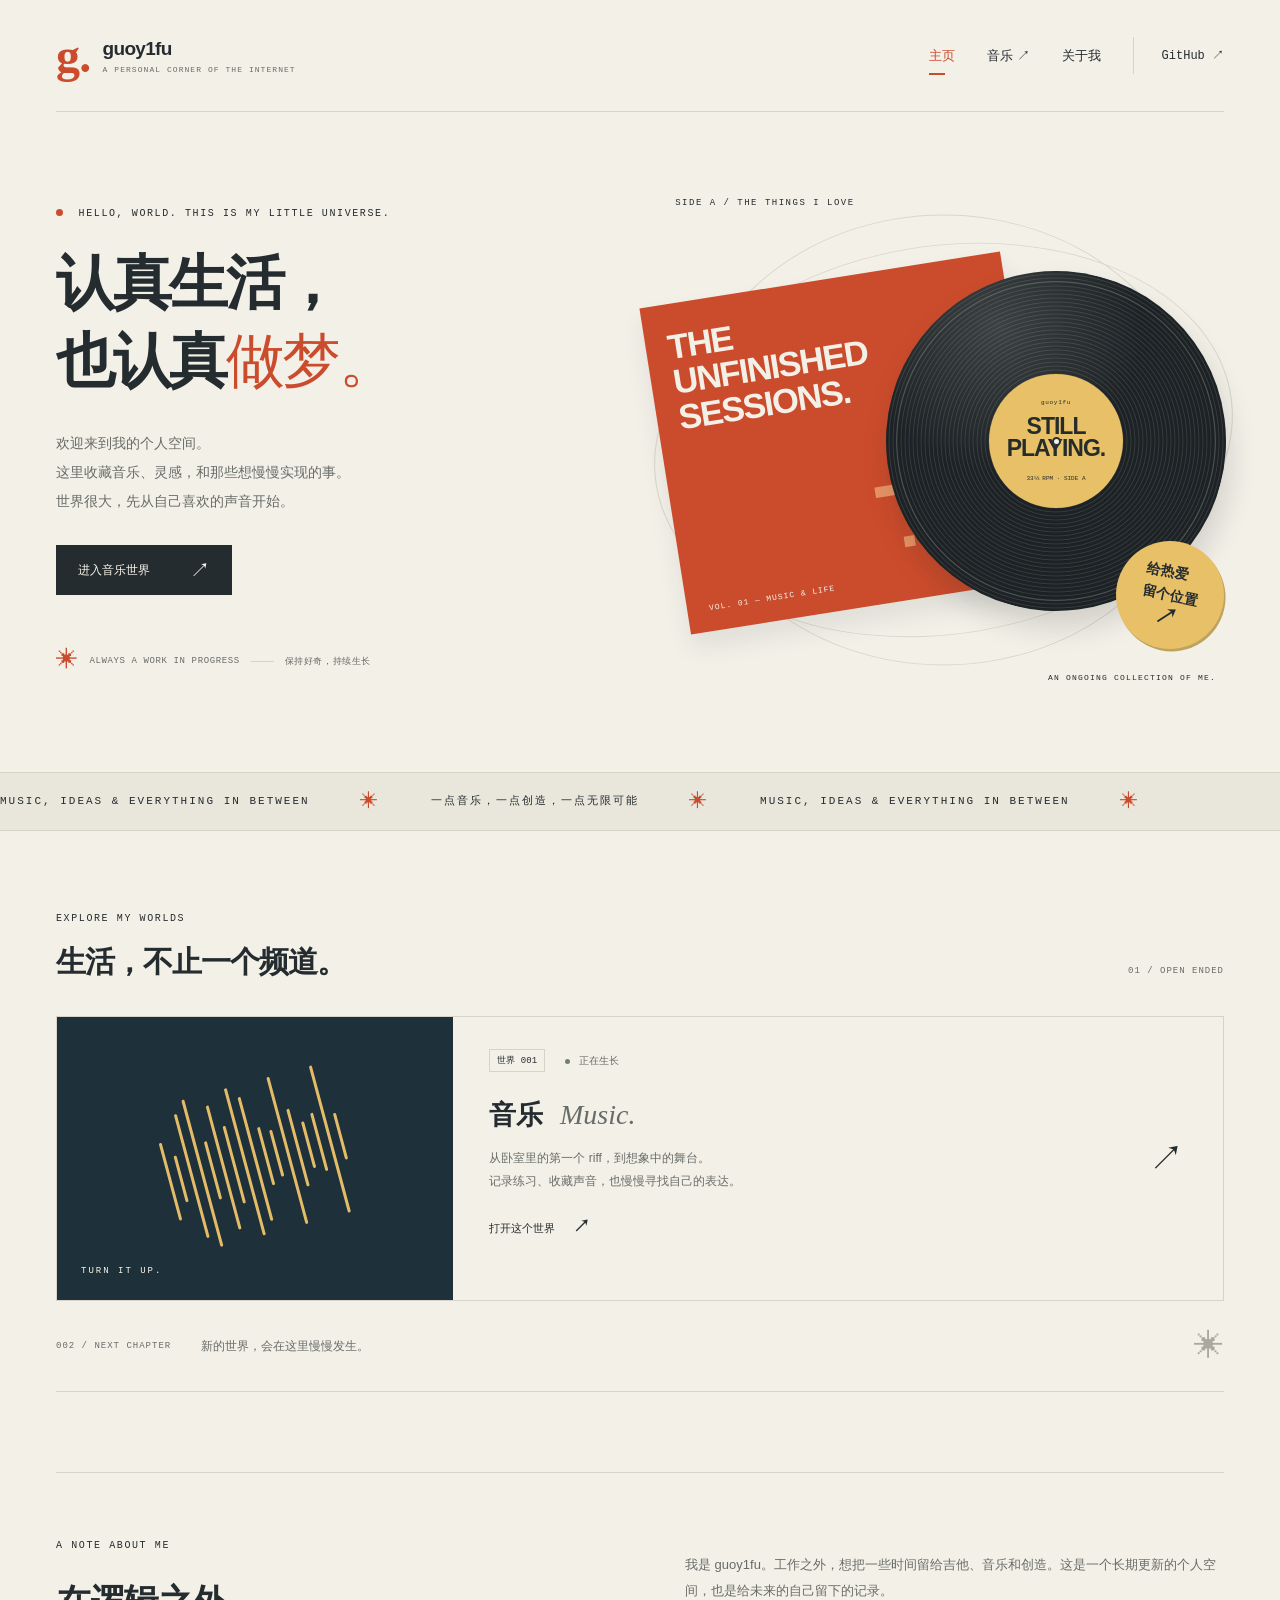
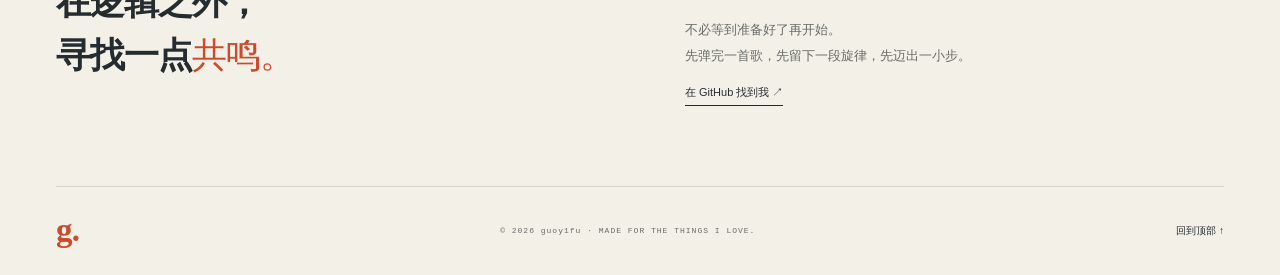
==== index.html @ f1d6e717 "Build personal homepage and music world with practice tools" ====
<!doctype html>
<html lang="zh-CN">
<head>
  <meta charset="utf-8"><meta name="viewport" content="width=device-width,initial-scale=1">
  <meta name="description" content="guoy1fu 的个人空间。关于音乐、创造，和所有还在发生的可能。">
  <meta name="theme-color" content="#f3f0e8"><title>guoy1fu · 留一点时间给热爱</title>
  <link rel="icon" href="assets/favicon.svg" type="image/svg+xml"><link rel="stylesheet" href="assets/style.css">
</head>
<body>
  <a class="skip" href="#main">跳到正文</a>
  <header class="header shell"><a class="brand" href="./" aria-label="guoy1fu 主页"><span class="brand-mark">g.</span><span>guoy1fu<span class="brand-sub">A PERSONAL CORNER OF THE INTERNET</span></span></a><nav aria-label="主导航"><a href="./" aria-current="page">主页</a><a href="music/">音乐 <span>↗</span></a><a href="#about">关于我</a><a class="github" href="https://github.com/guoy1fu" target="_blank" rel="noopener noreferrer">GitHub ↗</a></nav></header>
  <main id="main">
    <section class="home-hero shell">
      <div class="hero-copy"><p class="eyebrow"><span class="status-dot"></span> HELLO, WORLD. THIS IS MY LITTLE UNIVERSE.</p><h1>认真生活，<br>也认真<span class="serif-orange">做梦。</span></h1><p class="hero-description">欢迎来到我的个人空间。<br>这里收藏音乐、灵感，和那些想慢慢实现的事。<br>世界很大，先从自己喜欢的声音开始。</p><a class="button dark" href="music/">进入音乐世界 <span>↗</span></a><div class="hero-footnote"><span class="tiny-star">✳</span> ALWAYS A WORK IN PROGRESS <span class="small-line"></span> 保持好奇，持续生长</div></div>
      <a class="record-scene" href="music/" aria-label="打开音乐世界"><div class="orbit orbit-one"></div><div class="orbit orbit-two"></div><span class="scene-caption">SIDE A / THE THINGS I LOVE</span><div class="sleeve"><span>THE<br>UNFINISHED<br>SESSIONS.</span><small>VOL. 01 — MUSIC & LIFE</small><i class="sleeve-star">✳</i></div><div class="vinyl"><div class="vinyl-label"><small>guoy1fu</small><strong>STILL<br>PLAYING.</strong><span>33⅓ RPM · SIDE A</span><i></i></div></div><span class="record-sticker">给热爱<br>留个位置 <b>↗</b></span><span class="scene-bottom">AN ONGOING COLLECTION OF ME.</span></a>
    </section>
    <div class="ticker" aria-hidden="true"><div>MUSIC, IDEAS & EVERYTHING IN BETWEEN <span>✳</span> 一点音乐，一点创造，一点无限可能 <span>✳</span> MUSIC, IDEAS & EVERYTHING IN BETWEEN <span>✳</span></div></div>
    <section class="worlds shell" id="worlds"><div class="section-heading"><div><p class="eyebrow">EXPLORE MY WORLDS</p><h2>生活，不止一个频道。</h2></div><span class="section-number">01 / OPEN ENDED</span></div><a class="world-feature" href="music/"><div class="world-art" aria-hidden="true"><div class="audio-lines"><i></i><i></i><i></i><i></i><i></i><i></i><i></i><i></i><i></i><i></i><i></i><i></i><i></i><i></i><i></i><i></i><i></i></div><span>TURN IT UP.</span></div><div class="world-description"><div class="card-top"><span class="tag">世界 001</span><span class="live-label"><i></i> 正在生长</span></div><h3>音乐 <em>Music.</em></h3><p>从卧室里的第一个 riff，到想象中的舞台。<br>记录练习、收藏声音，也慢慢寻找自己的表达。</p><span class="text-link">打开这个世界 <b>↗</b></span></div><span class="large-arrow">↗</span></a><div class="future-row"><span>002 / NEXT CHAPTER</span><p>新的世界，会在这里慢慢发生。</p><span class="future-star">✳</span></div></section>
    <section class="about shell" id="about"><div><p class="eyebrow">A NOTE ABOUT ME</p><h2>在逻辑之外，<br>寻找一点<span class="serif-orange">共鸣。</span></h2></div><div class="about-copy"><p>我是 guoy1fu。工作之外，想把一些时间留给吉他、音乐和创造。这是一个长期更新的个人空间，也是给未来的自己留下的记录。</p><p>不必等到准备好了再开始。<br>先弹完一首歌，先留下一段旋律，先迈出一小步。</p><a class="underlined" href="https://github.com/guoy1fu" target="_blank" rel="noopener noreferrer">在 GitHub 找到我 ↗</a></div></section>
  </main>
  <footer class="footer shell"><a class="brand" href="./">g.</a><span>© <span data-year>2026</span> guoy1fu · MADE FOR THE THINGS I LOVE.</span><a href="#main">回到顶部 ↑</a></footer>
  <script src="assets/app.js" defer></script>
</body></html>
---- assets/style.css ----
@charset "UTF-8";
:root{--paper:#f3f0e8;--ink:#252c30;--muted:#686c68;--orange:#cb4c2c;--line:#d6d4c9;--cream:#f9f5e9;--navy:#1e3039;--mono:Consolas,"Courier New",monospace;--sans:Inter,"Segoe UI","PingFang SC","Microsoft YaHei",sans-serif}
*{box-sizing:border-box}html{scroll-behavior:smooth;scroll-padding-top:24px}body{margin:0;background:var(--paper);color:var(--ink);font-family:var(--sans);-webkit-font-smoothing:antialiased}a{color:inherit;text-decoration:none}button,input,textarea{font:inherit}button,a,input,textarea{-webkit-tap-highlight-color:transparent}button{cursor:pointer}a:focus-visible,button:focus-visible,input:focus-visible,textarea:focus-visible{outline:3px solid var(--orange);outline-offset:6px}::selection{background:#edb79e;color:#222}.shell{max-width:1280px;width:calc(100% - 112px);margin-inline:auto}.skip{position:fixed;left:20px;top:-80px;background:var(--ink);color:white;padding:15px;z-index:30}.skip:focus{top:10px}.header{height:112px;display:flex;align-items:center;justify-content:space-between;border-bottom:1px solid var(--line);gap:24px}.brand{display:flex;align-items:center;gap:12px;font-size:19px;font-weight:750;letter-spacing:-.7px}.brand-mark{font-family:Georgia,serif;font-size:48px;color:var(--orange);line-height:1}.brand-sub{display:block;margin-top:5px;font:8px var(--mono);letter-spacing:1.05px;color:var(--muted)}nav{display:flex;align-items:center;gap:32px;font-size:13px}nav a{position:relative;padding:10px 0}nav a[aria-current]{color:var(--orange)}nav a[aria-current]:after{content:"";position:absolute;bottom:0;left:0;width:16px;height:2px;background:var(--orange)}nav a:hover{color:var(--orange)}nav .github{border-left:1px solid var(--line);padding-left:28px;font:12px var(--mono)}.eyebrow{font:10px/1.6 var(--mono);letter-spacing:1.6px;margin:0 0 22px}.status-dot{display:inline-block;width:7px;height:7px;border-radius:50%;background:var(--orange);margin-right:8px}.home-hero{display:grid;grid-template-columns:1.04fr 1fr;align-items:center;min-height:660px;gap:24px;padding-block:62px 66px}h1,h2,h3,p{margin-top:0}h1{font-size:clamp(42px,4.6vw,66px);line-height:1.34;letter-spacing:-2.5px;font-weight:750;margin-bottom:27px}.serif-orange{color:var(--orange);font-family:Georgia,"Songti SC",SimSun,serif;font-weight:500}.hero-description{font-size:14px;line-height:2.05;color:var(--muted);margin-bottom:30px}.button{display:inline-flex;align-items:center;justify-content:space-between;gap:40px;min-height:50px;padding:14px 21px;border:1px solid transparent;font-size:12px;line-height:1.4;transition:transform .2s,background .2s}.button:hover{transform:translateY(-3px)}.button.dark{background:var(--ink);color:var(--cream)}.button.dark:hover{background:#40505a}.button.cream{background:var(--cream);color:var(--ink)}.button span{font-size:20px;line-height:1}.hero-footnote{font:9px var(--mono);letter-spacing:.6px;color:var(--muted);display:flex;align-items:center;gap:11px;margin-top:53px}.tiny-star{font-size:22px;color:var(--orange)}.small-line{width:23px;height:1px;background:var(--line)}.record-scene{height:490px;position:relative;display:block;isolation:isolate}.orbit{border:1px solid #d9d7cc;border-radius:50%;position:absolute;z-index:-2;inset:0 0 0 0}.orbit-one{transform:scale(.92)}.orbit-two{transform:scale(1.07,.77) rotate(-33deg)}.scene-caption{position:absolute;left:12px;top:3px;font:9px var(--mono);letter-spacing:1.5px}.scene-bottom{position:absolute;bottom:3px;right:8px;font:8px var(--mono);letter-spacing:1.2px}.sleeve{position:absolute;left:0;top:83px;width:65%;height:330px;background:var(--orange);color:var(--paper);transform:rotate(-9deg);box-shadow:0 14px 24px #1e303917;overflow:hidden;padding:26px 22px;z-index:1}.sleeve>span{font-size:clamp(24px,2.7vw,38px);font-weight:850;line-height:1.02;letter-spacing:-1.5px;position:relative;z-index:3}.sleeve small{position:absolute;bottom:19px;left:22px;font:8px var(--mono);letter-spacing:1px}.sleeve-star{position:absolute;right:-10px;bottom:16px;font-size:170px;line-height:1;color:#e89466;font-style:normal}.vinyl{position:absolute;width:340px;height:340px;border-radius:50%;background:radial-gradient(circle at 25% 22%,#ffffff24,transparent 39%),repeating-radial-gradient(circle,#1c2225 0px,#1c2225 2px,#373b3b 3px,#181d20 4px);box-shadow:8px 15px 28px #151a1926;display:grid;place-items:center;transition:transform 1s}.record-scene>.vinyl{right:-2px;top:76px;z-index:2;transform:rotate(15deg)}.record-scene:hover>.vinyl{transform:rotate(42deg)}.vinyl:after{content:"";position:absolute;inset:10px;border:1px solid #b2b1a344;border-radius:50%}.vinyl-label{height:134px;width:134px;background:#e7c067;border-radius:50%;text-align:center;display:flex;flex-direction:column;align-items:center;justify-content:center;position:relative;color:#262b2c;transform:rotate(-15deg)}.vinyl-label small{font:6px var(--mono);letter-spacing:.7px;margin:0 0 9px}.vinyl-label strong{font-size:23px;letter-spacing:-1px;line-height:.96}.vinyl-label>span{font:6px var(--mono);margin-top:15px}.vinyl-label i{height:9px;width:9px;background:var(--paper);border:2px solid #283135;border-radius:50%;position:absolute;top:calc(50% - 4px);left:calc(50% - 4px)}.record-sticker{position:absolute;right:0;bottom:36px;width:108px;height:108px;border-radius:50%;background:#e7c067;z-index:3;display:flex;flex-direction:column;align-items:center;justify-content:center;transform:rotate(12deg);font-size:14px;line-height:1.6;font-weight:650;box-shadow:2px 2px 0 #bda35e}.record-sticker b{font-size:23px;line-height:1}.ticker{border-block:1px solid var(--line);padding:18px 0;overflow:hidden;background:#e9e6dc}.ticker>div{width:max-content;font:11px var(--mono);letter-spacing:2px}.ticker span{display:inline-block;margin-inline:42px;font-size:18px;vertical-align:middle;color:var(--orange)}.worlds{padding-block:80px}.section-heading{display:flex;justify-content:space-between;align-items:flex-end;gap:25px;margin-bottom:32px}.section-heading .eyebrow{margin-bottom:12px}.section-heading h2,h2{font-size:30px;line-height:1.5;letter-spacing:-1px;font-weight:650;margin-bottom:0}.section-number{font:9px var(--mono);color:var(--muted);letter-spacing:1px;white-space:nowrap;padding-bottom:8px}.world-feature{display:grid;grid-template-columns:34% 1fr 74px;min-height:285px;border:1px solid var(--line);transition:box-shadow .2s,transform .2s}.world-feature:hover{box-shadow:0 8px 20px #2831350d;transform:translateY(-3px)}.world-art{background:var(--navy);position:relative;overflow:hidden;color:var(--cream);display:flex;align-items:center;justify-content:center}.world-art>span{position:absolute;bottom:24px;left:24px;font:9px var(--mono);letter-spacing:2px}.audio-lines{display:flex;height:160px;gap:8px;align-items:center;transform:rotate(-15deg);width:90%;justify-content:center}.audio-lines i{width:3px;background:#e4bc68;height:30%;border-radius:2px}.audio-lines i:nth-child(3n){height:80%}.audio-lines i:nth-child(3n + 1){height:50%}.audio-lines i:nth-child(4n){height:95%}.audio-lines i:nth-child(5n){height:38%}.world-description{padding:32px 36px}.card-top{display:flex;align-items:center;gap:20px;margin-bottom:25px}.tag{font:9px var(--mono);border:1px solid var(--line);padding:4px 7px}.live-label{font-size:10px;color:var(--muted)}.live-label i{display:inline-block;width:5px;height:5px;background:#70816d;border-radius:50%;margin-right:6px}.world-description h3{font-size:27px;margin-bottom:14px}.world-description em{font-family:Georgia,serif;font-weight:400;font-size:28px;margin-left:9px;color:var(--muted)}.world-description p{font-size:12px;line-height:1.9;color:var(--muted);margin-bottom:22px}.text-link{font-size:11px}.text-link b{margin-left:14px;font-size:17px}.large-arrow{align-self:center;font-size:35px}.future-row{display:flex;align-items:center;gap:30px;border-bottom:1px solid var(--line);padding:28px 0;color:var(--muted)}.future-row>span:first-child{font:9px var(--mono);letter-spacing:1px}.future-row p{font-size:12px;margin:0}.future-star{margin-left:auto;font-size:30px;font-weight:400;color:#a9aa9d}.about{border-top:1px solid var(--line);display:grid;grid-template-columns:1fr 1fr;gap:90px;padding-block:65px 80px}.about h2{font-size:35px}.about-copy{padding-top:14px}.about-copy p{font-size:13px;color:var(--muted);line-height:2}.underlined{font-size:11px;border:0;background:none;border-bottom:1px solid currentColor;padding:0 0 5px;display:inline-block}.footer{border-top:1px solid var(--line);display:flex;align-items:center;justify-content:space-between;gap:18px;padding-block:25px}.footer>.brand{font-family:Georgia,serif;font-size:33px;color:var(--orange)}.footer>span{font:8px var(--mono);letter-spacing:1px;color:var(--muted)}.footer>a:last-child{font-size:10px}.breadcrumb{padding-block:27px;display:flex;gap:14px;font-size:10px;color:var(--muted)}.breadcrumb a:hover{color:var(--orange)}.music-hero{display:grid;grid-template-columns:1.1fr 1fr;min-height:490px}.music-cover{padding:45px 42px;background:var(--orange);color:var(--cream);position:relative;overflow:hidden}.music-cover h1{font-size:clamp(35px,3.5vw,51px);letter-spacing:-2px;margin-bottom:22px}.music-cover h1 span{font-family:Georgia,"Songti SC",SimSun,serif;font-weight:400}.music-cover>p:not(.eyebrow){font-size:13px;line-height:1.9;color:#fff1dfd9;margin-bottom:28px}.music-cover .eyebrow{font-size:8px;letter-spacing:1.5px;margin-bottom:26px}.cover-foot{font:7px var(--mono);letter-spacing:1.05px;display:block;margin-top:34px}.music-record{background:var(--navy);position:relative;overflow:hidden;color:var(--cream);min-height:490px}.music-record>.vinyl{width:350px;height:350px;top:54px;right:-20px;transform:rotate(-20deg);box-shadow:0 0 30px #0005}.music-record .vinyl-label{background:#d0b981;height:145px;width:145px;transform:rotate(20deg)}.music-record .vinyl-label strong{font-size:27px}.music-record .vinyl-label small{font-size:5px}.side-label{position:absolute;top:25px;left:25px;font:8px/1.7 var(--mono);letter-spacing:1.4px}.record-caption{position:absolute;bottom:28px;left:30px;display:flex;align-items:center;gap:17px}.record-caption>span{font-size:46px;color:#e3bb69}.record-caption p{font-size:14px;margin:0}.record-caption small{display:block;font:7px var(--mono);letter-spacing:1px;color:#a7b4b7;margin-top:7px}.music-nav{display:flex;justify-content:space-between;border-bottom:1px solid var(--line);padding-block:16px;font-size:11px}.section-space{padding-block:72px}.section-intro{font-size:12px;color:var(--muted);line-height:1.9;margin-top:-15px;margin-bottom:32px}.roadmap{display:grid;grid-template-columns:repeat(3,1fr);border:1px solid var(--line)}.milestone{padding:30px 26px;border-right:1px solid var(--line)}.milestone:last-child{border-right:0}.milestone.current{background:#e9e5d8}.phase{font:29px Georgia,serif;color:var(--orange);display:flex;justify-content:space-between;align-items:center;margin-bottom:26px}.phase small{font:9px var(--sans);color:var(--muted)}.milestone h3{font-size:17px;margin-bottom:15px;font-weight:650}.milestone p,.milestone li{font-size:11px;line-height:1.9;color:var(--muted)}.milestone ul{padding-left:16px;margin-top:18px;margin-bottom:25px}.phase-time{display:block;border-top:1px solid var(--line);padding-top:16px;font-size:9px;color:var(--muted)}.journey-note{display:flex;align-items:center;gap:16px;padding-top:22px}.journey-note>span:first-child{font-size:23px;color:var(--orange)}.journey-note p{font-size:11px;color:var(--muted);margin:0}.journey-note>span:last-child{margin-left:auto;font:8px var(--mono);letter-spacing:1px;color:var(--muted)}.practice-section{background:#e7e7dd;border-block:1px solid var(--line)}.practice-grid{display:grid;grid-template-columns:1.1fr 1fr;gap:70px}.muted{color:var(--muted);font-size:12px;line-height:1.9}.session-row{display:grid;grid-template-columns:95px 80px 1fr;align-items:center;gap:12px;border-bottom:1px solid #d0d1c6;padding-block:24px}.session-row>span{font-size:11px}.session-row strong{font-size:27px;font-weight:500;letter-spacing:-1px}.session-row strong small{font:9px var(--mono);letter-spacing:0;color:var(--muted)}.session-row p{font-size:10px;line-height:1.9;color:var(--muted);margin:0}.practice-foot{font-size:10px;line-height:1.9;color:var(--muted);margin:20px 0 0}.practice-tool{background:var(--cream);border:1px solid #d2d1c6;padding:24px 30px 25px;box-shadow:5px 5px 0 #d9dace}.tool-title{display:flex;align-items:center;font:8px var(--mono);letter-spacing:1px}.tool-title>span:last-child{font-size:23px;color:var(--orange);margin-left:auto}.timer{font:76px/1.2 var(--mono);letter-spacing:-5px;text-align:center;margin-top:20px;font-variant-numeric:tabular-nums}.timer-caption{text-align:center;font-size:10px;color:var(--muted);margin:8px 0 20px;min-height:16px}.timer-controls{display:flex;justify-content:center;gap:10px}.timer-controls .button{min-height:40px;padding:10px 17px;font-size:11px;gap:22px}.icon-button{border:1px solid var(--line);background:transparent;width:41px;font-size:22px}.weekly{border-top:1px solid var(--line);margin-top:25px;padding-top:19px}.weekly>div{display:flex;justify-content:space-between;font-size:10px;margin-bottom:14px}.weekly>div span{font-family:var(--mono);color:var(--muted)}.weekly label{display:flex;align-items:center;gap:7px;font-size:10px;color:var(--muted);margin-block:10px}.weekly input{accent-color:var(--orange);width:14px;height:14px;margin:0}.weekly small{display:block;font-size:8px;line-height:1.7;color:var(--muted);margin-top:15px}.artists{display:grid;grid-template-columns:repeat(3,1fr);gap:20px}.artist{border:1px solid var(--line);padding:22px;transition:transform .2s;background:#eeebdf}.artist:hover{transform:translateY(-5px)}.artist-index{font:7px var(--mono);letter-spacing:1px}.artist-visual{height:160px;margin-block:18px 22px;position:relative;overflow:hidden}.visual-rings{display:flex;align-items:center;justify-content:center;background:#26383f}.visual-rings i{border:1px solid #d4b77d;width:110px;height:110px;position:absolute;border-radius:50%;transform:rotate(30deg) scaleX(.5)}.visual-rings i:nth-child(2){transform:rotate(75deg) scaleX(.5)}.visual-rings i:nth-child(3){transform:rotate(120deg) scaleX(.5)}.visual-rings i:nth-child(4){transform:rotate(165deg) scaleX(.5)}.visual-wave{background:#d5a08b;display:flex;align-items:center;justify-content:center;color:#793f36;font:150px/1 Georgia,serif;letter-spacing:-60px;padding-right:45px}.visual-wave>span{color:#e5c7a5;transform:translateY(-18px)}.visual-grid{background-color:#d2b86c;background-image:repeating-linear-gradient(0deg,transparent 0px,transparent 23px,#343a31 24px,#343a31 25px),repeating-linear-gradient(80deg,transparent 0px,transparent 19px,#343a31 20px,#343a31 21px);clip-path:polygon(0 0,100% 0,100% 100%,0 100%)}.artist h3{font-size:19px;letter-spacing:-.5px;display:flex;justify-content:space-between;gap:8px;margin-bottom:11px}.artist p{font-size:10px;color:var(--muted);margin-bottom:22px}.artist>small{font-size:8px;color:var(--muted)}.demo-slot{display:flex;align-items:center;gap:25px;padding:30px;border:1px dashed #bfbdaf;margin-top:30px}.demo-icon{font:60px Georgia,serif;color:#a4a895}.demo-slot .eyebrow{font-size:7px;margin-bottom:9px}.demo-slot h3{font-size:17px;margin-bottom:10px;font-weight:600}.demo-slot p:last-child{font-size:10px;line-height:1.8;color:var(--muted);margin:0}.demo-label{margin-left:auto;font-size:9px;color:var(--muted);white-space:nowrap}.notebook{display:grid;grid-template-columns:1fr 1.2fr;gap:75px;border-top:1px solid var(--line);padding-block:65px 80px}.notebook h2{font-size:35px;margin-bottom:20px}.local-note{font-size:9px;color:var(--muted);line-height:1.9;margin-top:30px}.note-form>label{display:block;font-size:11px;margin-bottom:15px}.note-form textarea{width:100%;background:transparent;border:1px solid #c8c9bd;border-radius:0;resize:vertical;padding:17px;font-size:12px;line-height:1.9;color:var(--ink)}.note-form textarea::placeholder{color:#96988d}.note-actions{display:flex;align-items:center;justify-content:space-between;gap:15px;margin-top:15px}.note-actions>span{font-size:9px;line-height:1.7;color:var(--muted)}.note-actions .button{white-space:nowrap;min-height:40px;font-size:10px;padding:10px 15px;gap:20px}.saved-notes{margin-top:25px}.saved-note{padding:15px 0;border-top:1px solid var(--line)}.saved-note time{font:8px var(--mono);color:var(--muted)}.saved-note p{font-size:11px;line-height:1.9;white-space:pre-wrap;overflow-wrap:anywhere;margin:9px 0 0}.export{margin-top:14px;font-size:9px}[hidden]{display:none!important}
@media(min-width:1500px){.home-hero{min-height:710px}.record-scene{height:520px}.record-scene>.vinyl{width:390px;height:390px;top:70px}.sleeve{height:360px}.vinyl-label{width:150px;height:150px}}
@media(max-width:1100px){.shell{width:calc(100% - 64px)}.header{height:95px}.brand-sub{font-size:7px}.home-hero{min-height:570px}.record-scene{height:420px}.record-scene>.vinyl{width:290px;height:290px;top:70px;right:-6px}.sleeve{height:280px;top:80px}.record-sticker{bottom:25px;width:90px;height:90px;font-size:12px}.hero-footnote{font-size:7px;gap:8px}.hero-footnote .small-line{display:none}.section-heading h2{font-size:26px}.practice-grid{gap:36px}.session-row{grid-template-columns:80px 70px 1fr;gap:6px}.music-cover{padding:35px 30px}.music-record>.vinyl{width:320px;height:320px;right:-55px}.music-cover h1{font-size:40px}.artist{padding:18px}.artist h3{font-size:17px}.notebook{gap:45px}.world-description{padding:30px}.world-feature{grid-template-columns:33% 1fr 50px}}
@media(max-width:760px){.shell{width:calc(100% - 40px)}.header{height:86px;gap:10px}.brand{font-size:16px;gap:8px}.brand-mark{font-size:39px}.brand-sub{display:none}nav{gap:18px;font-size:11px}nav .github{display:none}.home-hero{grid-template-columns:1fr;gap:15px;padding-block:40px 32px}.hero-copy .eyebrow{font-size:8px;letter-spacing:1px}.home-hero h1{font-size:46px;letter-spacing:-2px}.hero-description{font-size:12px;margin-bottom:23px}.hero-footnote{margin-top:30px;font-size:7px}.record-scene{width:min(100%,430px);height:390px;margin:auto}.record-scene>.vinyl{width:285px;height:285px;right:5px;top:55px}.sleeve{width:63%;top:57px;height:275px}.sleeve>span{font-size:30px}.scene-caption{font-size:7px}.scene-bottom{font-size:7px}.record-sticker{right:5px;bottom:18px}.ticker{padding-block:13px}.ticker>div{font-size:9px}.worlds{padding-block:50px}.section-heading{gap:12px;align-items:flex-start;margin-bottom:24px}.section-heading h2{font-size:23px;letter-spacing:-.8px}.section-number{font-size:7px;padding-top:6px}.eyebrow{font-size:8px;letter-spacing:1px}.world-feature{grid-template-columns:1fr;position:relative}.world-art{height:170px}.audio-lines{height:120px;width:65%;gap:12px}.world-description{padding:25px}.world-description h3{font-size:26px}.world-description p{font-size:11px}.large-arrow{position:absolute;bottom:23px;right:25px;font-size:28px}.future-row{gap:15px;padding-block:24px}.future-row>span:first-child{font-size:7px}.future-row p{font-size:10px}.about{grid-template-columns:1fr;gap:20px;padding-block:40px 50px}.about h2{font-size:31px}.about-copy p{font-size:12px}.footer{flex-wrap:wrap;padding-block:20px;gap:14px}.footer>span{font-size:6px;letter-spacing:.3px}.footer>a:last-child{font-size:9px}.breadcrumb{font-size:9px;padding-block:21px}.music-hero{grid-template-columns:1fr}.music-cover{padding:32px 25px}.music-cover h1{font-size:39px}.music-cover>p:not(.eyebrow){font-size:12px}.music-record{min-height:280px}.music-record>.vinyl{width:260px;height:260px;right:15px;top:-35px}.music-record .vinyl-label{width:120px;height:120px}.music-record .vinyl-label strong{font-size:22px}.music-record .vinyl-label small{font-size:4px}.record-caption{left:24px;bottom:20px}.record-caption>span{font-size:33px}.record-caption p{font-size:12px}.side-label{font-size:6px;left:20px;top:20px;max-width:80px}.music-nav{gap:6px;padding-block:13px}.music-nav a{font-size:9px}.section-space{padding-block:46px}.section-intro{font-size:11px;margin-top:-5px}.roadmap{grid-template-columns:1fr}.milestone{border-right:0;border-bottom:1px solid var(--line);padding:25px}.milestone:last-child{border-bottom:0}.phase{margin-bottom:18px}.milestone p br{display:none}.milestone ul{margin-block:15px}.journey-note{gap:10px;align-items:flex-start}.journey-note p{font-size:10px;line-height:1.8}.journey-note>span:last-child{display:none}.practice-grid{grid-template-columns:1fr;gap:30px}.session-row{grid-template-columns:85px 72px 1fr}.practice-tool{padding:24px}.artists{grid-template-columns:1fr;gap:18px}.artist{padding:22px}.artist-visual{height:180px}.artist-index{font-size:8px}.artist h3{font-size:22px}.artist p{font-size:11px}.demo-slot{padding:20px;gap:15px;align-items:flex-start}.demo-icon{font-size:40px}.demo-slot .eyebrow{font-size:6px;line-height:1.8}.demo-slot h3{font-size:15px;line-height:1.7}.demo-label{display:none}.notebook{grid-template-columns:1fr;gap:25px;padding-block:42px 50px}.notebook h2{font-size:31px}.local-note{margin-top:16px}.note-actions>span{font-size:8px}.music-page .footer>span{font-size:6px}}
@media(prefers-reduced-motion:reduce){html{scroll-behavior:auto}*,*:before,*:after{transition:none!important;animation:none!important}}
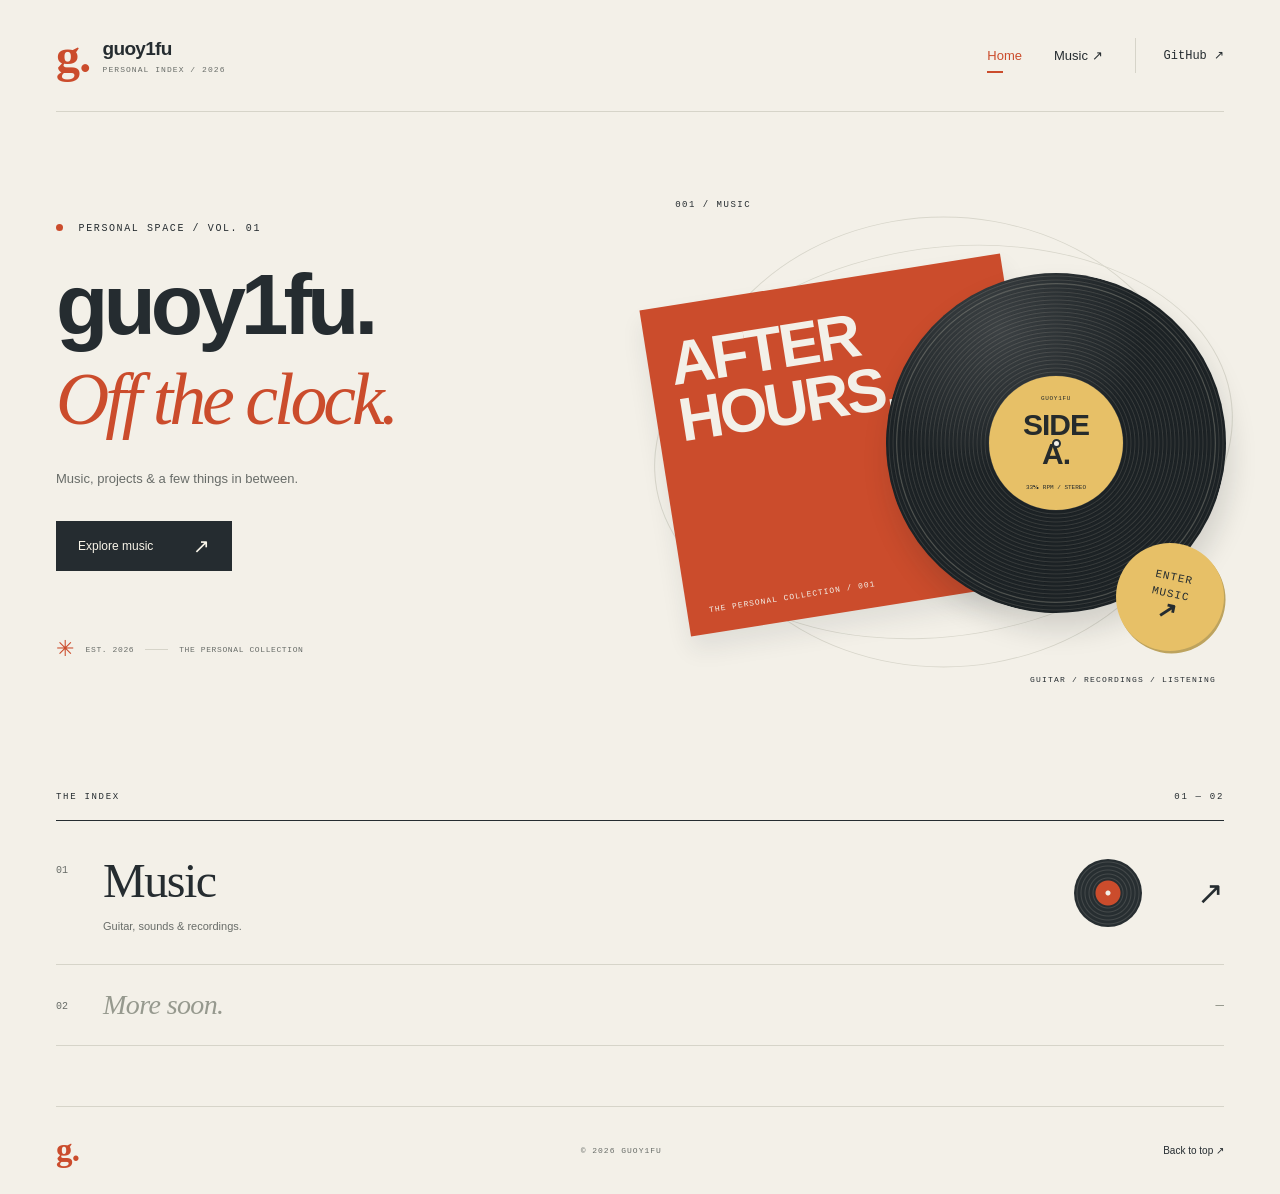
==== commit 517b56aa: "Simplify copy and refine personal index and music layout" ====
--- a/index.html
+++ b/index.html
@@ -1,23 +1,5 @@
-<!doctype html>
-<html lang="zh-CN">
-<head>
-  <meta charset="utf-8"><meta name="viewport" content="width=device-width,initial-scale=1">
-  <meta name="description" content="guoy1fu 的个人空间。关于音乐、创造，和所有还在发生的可能。">
-  <meta name="theme-color" content="#f3f0e8"><title>guoy1fu · 留一点时间给热爱</title>
-  <link rel="icon" href="assets/favicon.svg" type="image/svg+xml"><link rel="stylesheet" href="assets/style.css">
-</head>
-<body>
-  <a class="skip" href="#main">跳到正文</a>
-  <header class="header shell"><a class="brand" href="./" aria-label="guoy1fu 主页"><span class="brand-mark">g.</span><span>guoy1fu<span class="brand-sub">A PERSONAL CORNER OF THE INTERNET</span></span></a><nav aria-label="主导航"><a href="./" aria-current="page">主页</a><a href="music/">音乐 <span>↗</span></a><a href="#about">关于我</a><a class="github" href="https://github.com/guoy1fu" target="_blank" rel="noopener noreferrer">GitHub ↗</a></nav></header>
-  <main id="main">
-    <section class="home-hero shell">
-      <div class="hero-copy"><p class="eyebrow"><span class="status-dot"></span> HELLO, WORLD. THIS IS MY LITTLE UNIVERSE.</p><h1>认真生活，<br>也认真<span class="serif-orange">做梦。</span></h1><p class="hero-description">欢迎来到我的个人空间。<br>这里收藏音乐、灵感，和那些想慢慢实现的事。<br>世界很大，先从自己喜欢的声音开始。</p><a class="button dark" href="music/">进入音乐世界 <span>↗</span></a><div class="hero-footnote"><span class="tiny-star">✳</span> ALWAYS A WORK IN PROGRESS <span class="small-line"></span> 保持好奇，持续生长</div></div>
-      <a class="record-scene" href="music/" aria-label="打开音乐世界"><div class="orbit orbit-one"></div><div class="orbit orbit-two"></div><span class="scene-caption">SIDE A / THE THINGS I LOVE</span><div class="sleeve"><span>THE<br>UNFINISHED<br>SESSIONS.</span><small>VOL. 01 — MUSIC & LIFE</small><i class="sleeve-star">✳</i></div><div class="vinyl"><div class="vinyl-label"><small>guoy1fu</small><strong>STILL<br>PLAYING.</strong><span>33⅓ RPM · SIDE A</span><i></i></div></div><span class="record-sticker">给热爱<br>留个位置 <b>↗</b></span><span class="scene-bottom">AN ONGOING COLLECTION OF ME.</span></a>
-    </section>
-    <div class="ticker" aria-hidden="true"><div>MUSIC, IDEAS & EVERYTHING IN BETWEEN <span>✳</span> 一点音乐，一点创造，一点无限可能 <span>✳</span> MUSIC, IDEAS & EVERYTHING IN BETWEEN <span>✳</span></div></div>
-    <section class="worlds shell" id="worlds"><div class="section-heading"><div><p class="eyebrow">EXPLORE MY WORLDS</p><h2>生活，不止一个频道。</h2></div><span class="section-number">01 / OPEN ENDED</span></div><a class="world-feature" href="music/"><div class="world-art" aria-hidden="true"><div class="audio-lines"><i></i><i></i><i></i><i></i><i></i><i></i><i></i><i></i><i></i><i></i><i></i><i></i><i></i><i></i><i></i><i></i><i></i></div><span>TURN IT UP.</span></div><div class="world-description"><div class="card-top"><span class="tag">世界 001</span><span class="live-label"><i></i> 正在生长</span></div><h3>音乐 <em>Music.</em></h3><p>从卧室里的第一个 riff，到想象中的舞台。<br>记录练习、收藏声音，也慢慢寻找自己的表达。</p><span class="text-link">打开这个世界 <b>↗</b></span></div><span class="large-arrow">↗</span></a><div class="future-row"><span>002 / NEXT CHAPTER</span><p>新的世界，会在这里慢慢发生。</p><span class="future-star">✳</span></div></section>
-    <section class="about shell" id="about"><div><p class="eyebrow">A NOTE ABOUT ME</p><h2>在逻辑之外，<br>寻找一点<span class="serif-orange">共鸣。</span></h2></div><div class="about-copy"><p>我是 guoy1fu。工作之外，想把一些时间留给吉他、音乐和创造。这是一个长期更新的个人空间，也是给未来的自己留下的记录。</p><p>不必等到准备好了再开始。<br>先弹完一首歌，先留下一段旋律，先迈出一小步。</p><a class="underlined" href="https://github.com/guoy1fu" target="_blank" rel="noopener noreferrer">在 GitHub 找到我 ↗</a></div></section>
-  </main>
-  <footer class="footer shell"><a class="brand" href="./">g.</a><span>© <span data-year>2026</span> guoy1fu · MADE FOR THE THINGS I LOVE.</span><a href="#main">回到顶部 ↑</a></footer>
-  <script src="assets/app.js" defer></script>
-</body></html>
+<!doctype html><html lang="en"><head><meta charset="utf-8"><meta name="viewport" content="width=device-width,initial-scale=1"><meta name="description" content="guoy1fu — music, projects and notes."><meta name="theme-color" content="#f3f0e8"><title>guoy1fu — Personal index</title><link rel="icon" href="assets/favicon.svg" type="image/svg+xml"><link rel="stylesheet" href="assets/style.css?v=2"></head><body class="minimal-home"><a class="skip" href="#main">Skip to content</a><header class="header shell"><a class="brand" href="./" aria-label="Home"><span class="brand-mark">g.</span><span>guoy1fu<span class="brand-sub">PERSONAL INDEX / 2026</span></span></a><nav aria-label="Navigation"><a href="./" aria-current="page">Home</a><a href="music/" >Music ↗</a><a class="github" href="https://github.com/guoy1fu" target="_blank" rel="noopener noreferrer">GitHub ↗</a></nav></header>
+<main id="main"><section class="home-hero shell"><div class="hero-copy"><p class="eyebrow"><span class="status-dot"></span> PERSONAL SPACE / VOL. 01</p><h1>guoy1fu.<br><span class="serif-orange">Off the clock.</span></h1><p class="hero-description">Music, projects &amp; a few things in between.</p><a class="button dark" href="music/">Explore music <span>↗</span></a><div class="hero-footnote"><span class="tiny-star">✳</span> EST. 2026 <span class="small-line"></span> THE PERSONAL COLLECTION</div></div>
+<a class="record-scene" href="music/" aria-label="Explore music"><div class="orbit orbit-one"></div><div class="orbit orbit-two"></div><span class="scene-caption">001 / MUSIC</span><div class="sleeve"><span>AFTER<br>HOURS.</span><small>THE PERSONAL COLLECTION / 001</small><i class="sleeve-star">✳</i></div><div class="vinyl"><div class="vinyl-label"><small>GUOY1FU</small><strong>SIDE<br>A.</strong><span>33⅓ RPM / STEREO</span><i></i></div></div><span class="record-sticker">ENTER<br>MUSIC <b>↗</b></span><span class="scene-bottom">GUITAR / RECORDINGS / LISTENING</span></a></section>
+<section class="index-section shell" id="worlds"><div class="index-header"><span>THE INDEX</span><span>01 — 02</span></div><a class="index-entry" href="music/"><span class="index-no">01</span><h2>Music<span>Guitar, sounds &amp; recordings.</span></h2><div class="mini-record" aria-hidden="true"></div><span class="index-arrow">↗</span></a><div class="index-entry index-soon"><span class="index-no">02</span><h2>More soon.</h2><span class="index-placeholder">—</span></div></section>
+</main><footer class="footer shell"><a class="brand" href="./">g.</a><span>© <span data-year>2026</span> GUOY1FU</span><a href="#main">Back to top ↗</a></footer><script src="assets/app.js?v=2" defer></script></body></html>
--- a/assets/style.css
+++ b/assets/style.css
@@ -5,3 +5,46 @@
 @media(max-width:1100px){.shell{width:calc(100% - 64px)}.header{height:95px}.brand-sub{font-size:7px}.home-hero{min-height:570px}.record-scene{height:420px}.record-scene>.vinyl{width:290px;height:290px;top:70px;right:-6px}.sleeve{height:280px;top:80px}.record-sticker{bottom:25px;width:90px;height:90px;font-size:12px}.hero-footnote{font-size:7px;gap:8px}.hero-footnote .small-line{display:none}.section-heading h2{font-size:26px}.practice-grid{gap:36px}.session-row{grid-template-columns:80px 70px 1fr;gap:6px}.music-cover{padding:35px 30px}.music-record>.vinyl{width:320px;height:320px;right:-55px}.music-cover h1{font-size:40px}.artist{padding:18px}.artist h3{font-size:17px}.notebook{gap:45px}.world-description{padding:30px}.world-feature{grid-template-columns:33% 1fr 50px}}
 @media(max-width:760px){.shell{width:calc(100% - 40px)}.header{height:86px;gap:10px}.brand{font-size:16px;gap:8px}.brand-mark{font-size:39px}.brand-sub{display:none}nav{gap:18px;font-size:11px}nav .github{display:none}.home-hero{grid-template-columns:1fr;gap:15px;padding-block:40px 32px}.hero-copy .eyebrow{font-size:8px;letter-spacing:1px}.home-hero h1{font-size:46px;letter-spacing:-2px}.hero-description{font-size:12px;margin-bottom:23px}.hero-footnote{margin-top:30px;font-size:7px}.record-scene{width:min(100%,430px);height:390px;margin:auto}.record-scene>.vinyl{width:285px;height:285px;right:5px;top:55px}.sleeve{width:63%;top:57px;height:275px}.sleeve>span{font-size:30px}.scene-caption{font-size:7px}.scene-bottom{font-size:7px}.record-sticker{right:5px;bottom:18px}.ticker{padding-block:13px}.ticker>div{font-size:9px}.worlds{padding-block:50px}.section-heading{gap:12px;align-items:flex-start;margin-bottom:24px}.section-heading h2{font-size:23px;letter-spacing:-.8px}.section-number{font-size:7px;padding-top:6px}.eyebrow{font-size:8px;letter-spacing:1px}.world-feature{grid-template-columns:1fr;position:relative}.world-art{height:170px}.audio-lines{height:120px;width:65%;gap:12px}.world-description{padding:25px}.world-description h3{font-size:26px}.world-description p{font-size:11px}.large-arrow{position:absolute;bottom:23px;right:25px;font-size:28px}.future-row{gap:15px;padding-block:24px}.future-row>span:first-child{font-size:7px}.future-row p{font-size:10px}.about{grid-template-columns:1fr;gap:20px;padding-block:40px 50px}.about h2{font-size:31px}.about-copy p{font-size:12px}.footer{flex-wrap:wrap;padding-block:20px;gap:14px}.footer>span{font-size:6px;letter-spacing:.3px}.footer>a:last-child{font-size:9px}.breadcrumb{font-size:9px;padding-block:21px}.music-hero{grid-template-columns:1fr}.music-cover{padding:32px 25px}.music-cover h1{font-size:39px}.music-cover>p:not(.eyebrow){font-size:12px}.music-record{min-height:280px}.music-record>.vinyl{width:260px;height:260px;right:15px;top:-35px}.music-record .vinyl-label{width:120px;height:120px}.music-record .vinyl-label strong{font-size:22px}.music-record .vinyl-label small{font-size:4px}.record-caption{left:24px;bottom:20px}.record-caption>span{font-size:33px}.record-caption p{font-size:12px}.side-label{font-size:6px;left:20px;top:20px;max-width:80px}.music-nav{gap:6px;padding-block:13px}.music-nav a{font-size:9px}.section-space{padding-block:46px}.section-intro{font-size:11px;margin-top:-5px}.roadmap{grid-template-columns:1fr}.milestone{border-right:0;border-bottom:1px solid var(--line);padding:25px}.milestone:last-child{border-bottom:0}.phase{margin-bottom:18px}.milestone p br{display:none}.milestone ul{margin-block:15px}.journey-note{gap:10px;align-items:flex-start}.journey-note p{font-size:10px;line-height:1.8}.journey-note>span:last-child{display:none}.practice-grid{grid-template-columns:1fr;gap:30px}.session-row{grid-template-columns:85px 72px 1fr}.practice-tool{padding:24px}.artists{grid-template-columns:1fr;gap:18px}.artist{padding:22px}.artist-visual{height:180px}.artist-index{font-size:8px}.artist h3{font-size:22px}.artist p{font-size:11px}.demo-slot{padding:20px;gap:15px;align-items:flex-start}.demo-icon{font-size:40px}.demo-slot .eyebrow{font-size:6px;line-height:1.8}.demo-slot h3{font-size:15px;line-height:1.7}.demo-label{display:none}.notebook{grid-template-columns:1fr;gap:25px;padding-block:42px 50px}.notebook h2{font-size:31px}.local-note{margin-top:16px}.note-actions>span{font-size:8px}.music-page .footer>span{font-size:6px}}
 @media(prefers-reduced-motion:reduce){html{scroll-behavior:auto}*,*:before,*:after{transition:none!important;animation:none!important}}
+
+/* Minimal personal index — typography and artwork first. */
+.minimal-home .home-hero{min-height:680px;padding-block:60px 80px}
+.minimal-home h1{font-size:clamp(58px,6.7vw,94px);letter-spacing:-5px;line-height:1.06;margin-bottom:28px;font-weight:650}
+.minimal-home h1 .serif-orange{font-style:italic;letter-spacing:-4px;font-size:.86em}
+.minimal-home .hero-description{font-size:13px;line-height:1.7;margin-bottom:31px}
+.minimal-home .hero-footnote{margin-top:65px;font-size:8px}
+.minimal-home .sleeve>span{font-size:clamp(39px,4.8vw,67px);letter-spacing:-3px;line-height:.92}
+.minimal-home .sleeve{padding-top:30px}
+.minimal-home .record-sticker{font:11px/1.5 var(--mono);letter-spacing:1px}
+.minimal-home .vinyl-label strong{font-size:30px}
+.index-section{padding-block:0 60px}
+.index-header{display:flex;justify-content:space-between;padding-bottom:18px;border-bottom:1px solid var(--ink);font:9px var(--mono);letter-spacing:1.7px}
+.index-entry{display:flex;align-items:center;gap:35px;padding-block:32px;border-bottom:1px solid var(--line);transition:padding .2s}
+.index-entry[href]:hover{padding-left:10px}
+.index-no{font:10px var(--mono);color:var(--muted);align-self:flex-start;margin-top:12px}
+.index-entry h2{font:48px/1.15 Georgia,serif;letter-spacing:-1.5px}
+.index-entry h2>span{display:block;font:11px var(--sans);letter-spacing:0;color:var(--muted);margin-top:12px}
+.index-arrow{font-size:32px;margin-left:20px}
+.mini-record{width:68px;height:68px;border-radius:50%;background:radial-gradient(circle,var(--paper) 0 2px,var(--orange) 3px 12px,transparent 13px),repeating-radial-gradient(circle,#272e31 0 2px,#44494a 3px,#272e31 4px);margin-left:auto}
+.index-soon{padding-block:24px;color:#96998e}
+.index-soon h2{font-size:28px;font-style:italic;letter-spacing:-.6px}
+.index-placeholder{margin-left:auto;font:14px var(--mono)}
+.minimal-music .music-cover h1{font-size:88px;line-height:1;letter-spacing:-4px;margin-block:35px 22px;font-weight:650}
+.minimal-music .music-cover h1 span{font-style:italic;font-weight:400}
+.minimal-music .cover-foot{margin-top:32px}
+.minimal-music .music-hero{min-height:470px}
+.minimal-music .music-record{min-height:470px}
+.minimal-music .music-cover{padding-block:35px}
+.minimal-music .section-heading h2,.minimal-music .notebook h2{font:42px/1.2 Georgia,serif;letter-spacing:-1.5px}
+.minimal-music .artist h3{margin-bottom:20px}
+.minimal-music .artist-visual{height:195px}
+.recordings-section{padding-bottom:65px}
+.empty-recording{display:flex;align-items:center;gap:25px;padding:25px 0;border-block:1px solid var(--line);color:var(--muted);font-size:12px}
+.empty-disc{font:58px Georgia,serif;color:#999e8f}
+.archive-format{font:8px var(--mono);letter-spacing:1.2px;margin-left:auto}
+.studio-label{display:flex;flex-direction:column;justify-content:center;align-items:flex-start}
+.studio-symbol{font-size:140px;color:var(--orange);line-height:1}
+.studio-label p{font:26px Georgia,serif;letter-spacing:-.5px;margin:28px 0 17px}
+.studio-label>span:last-child{font:8px var(--mono);letter-spacing:2px;color:var(--muted)}
+.minimal-music .music-nav{font:9px var(--mono);letter-spacing:.5px}
+@media(max-width:1100px){.minimal-home h1{font-size:70px}.minimal-home .hero-copy{position:relative;z-index:4}.minimal-home .home-hero{min-height:600px}.minimal-music .music-cover h1{font-size:76px}}
+@media(max-width:760px){.minimal-home .home-hero{padding-block:40px;min-height:0}.minimal-home h1{font-size:68px;letter-spacing:-3px}.minimal-home h1 .serif-orange{letter-spacing:-2px}.minimal-home .hero-description{font-size:11px}.minimal-home .hero-footnote{margin-top:30px}.minimal-home .record-scene{margin-top:22px}.minimal-home .sleeve>span{font-size:51px}.index-section{padding-bottom:38px}.index-entry{gap:20px;padding-block:25px}.index-entry h2{font-size:37px}.index-entry h2>span{font-size:10px}.index-soon h2{font-size:26px}.mini-record{width:48px;height:48px}.index-arrow{font-size:25px;margin-left:0}.minimal-music .music-cover h1{font-size:78px;margin-top:27px}.minimal-music .music-record{min-height:280px}.minimal-music .music-nav{font-size:7px;letter-spacing:0}.minimal-music .music-nav a{font-size:8px}.minimal-music .section-heading h2,.minimal-music .notebook h2{font-size:35px}.studio-label{display:none}.minimal-music .practice-grid{grid-template-columns:1fr}.empty-recording{gap:17px}.archive-format{font-size:6px;max-width:85px;text-align:right;line-height:1.9}.recordings-section{padding-bottom:42px}.minimal-music .artist-visual{height:180px}}
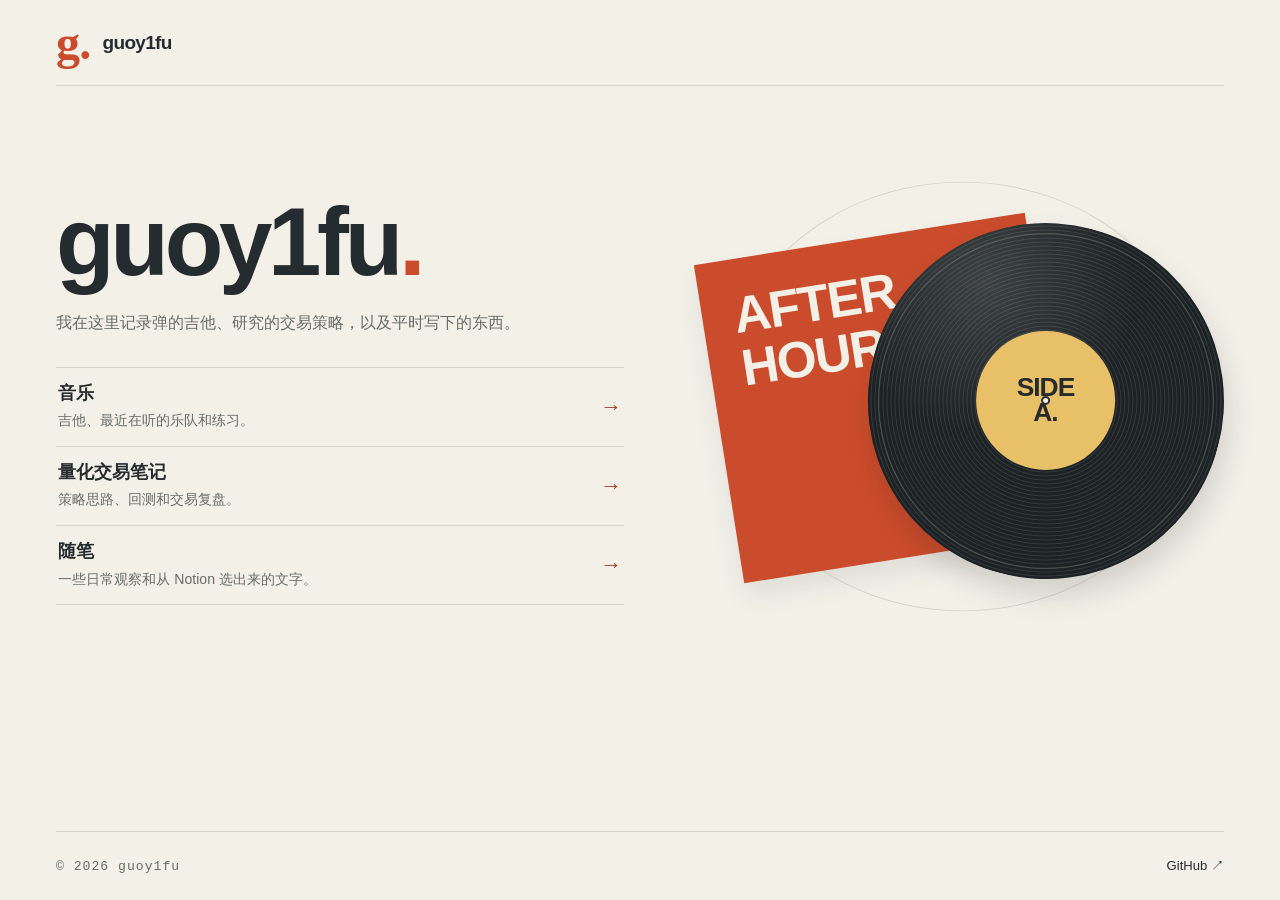
==== commit e00985a4: "Organize the personal site around music, trading notes and essays" ====
--- a/index.html
+++ b/index.html
@@ -1,5 +1,52 @@
-<!doctype html><html lang="en"><head><meta charset="utf-8"><meta name="viewport" content="width=device-width,initial-scale=1"><meta name="description" content="guoy1fu — music, projects and notes."><meta name="theme-color" content="#f3f0e8"><title>guoy1fu — Personal index</title><link rel="icon" href="assets/favicon.svg" type="image/svg+xml"><link rel="stylesheet" href="assets/style.css?v=2"></head><body class="minimal-home"><a class="skip" href="#main">Skip to content</a><header class="header shell"><a class="brand" href="./" aria-label="Home"><span class="brand-mark">g.</span><span>guoy1fu<span class="brand-sub">PERSONAL INDEX / 2026</span></span></a><nav aria-label="Navigation"><a href="./" aria-current="page">Home</a><a href="music/" >Music ↗</a><a class="github" href="https://github.com/guoy1fu" target="_blank" rel="noopener noreferrer">GitHub ↗</a></nav></header>
-<main id="main"><section class="home-hero shell"><div class="hero-copy"><p class="eyebrow"><span class="status-dot"></span> PERSONAL SPACE / VOL. 01</p><h1>guoy1fu.<br><span class="serif-orange">Off the clock.</span></h1><p class="hero-description">Music, projects &amp; a few things in between.</p><a class="button dark" href="music/">Explore music <span>↗</span></a><div class="hero-footnote"><span class="tiny-star">✳</span> EST. 2026 <span class="small-line"></span> THE PERSONAL COLLECTION</div></div>
-<a class="record-scene" href="music/" aria-label="Explore music"><div class="orbit orbit-one"></div><div class="orbit orbit-two"></div><span class="scene-caption">001 / MUSIC</span><div class="sleeve"><span>AFTER<br>HOURS.</span><small>THE PERSONAL COLLECTION / 001</small><i class="sleeve-star">✳</i></div><div class="vinyl"><div class="vinyl-label"><small>GUOY1FU</small><strong>SIDE<br>A.</strong><span>33⅓ RPM / STEREO</span><i></i></div></div><span class="record-sticker">ENTER<br>MUSIC <b>↗</b></span><span class="scene-bottom">GUITAR / RECORDINGS / LISTENING</span></a></section>
-<section class="index-section shell" id="worlds"><div class="index-header"><span>THE INDEX</span><span>01 — 02</span></div><a class="index-entry" href="music/"><span class="index-no">01</span><h2>Music<span>Guitar, sounds &amp; recordings.</span></h2><div class="mini-record" aria-hidden="true"></div><span class="index-arrow">↗</span></a><div class="index-entry index-soon"><span class="index-no">02</span><h2>More soon.</h2><span class="index-placeholder">—</span></div></section>
-</main><footer class="footer shell"><a class="brand" href="./">g.</a><span>© <span data-year>2026</span> GUOY1FU</span><a href="#main">Back to top ↗</a></footer><script src="assets/app.js?v=2" defer></script></body></html>+<!doctype html>
+<html lang="zh-CN">
+<head>
+  <meta charset="utf-8">
+  <meta name="viewport" content="width=device-width, initial-scale=1">
+  <meta name="description" content="guoy1fu 的音乐、量化交易笔记和随笔。">
+  <meta name="theme-color" content="#f3f0e8">
+  <title>guoy1fu 的个人网站</title>
+  <link rel="icon" href="./assets/favicon.svg" type="image/svg+xml">
+  <link rel="stylesheet" href="./assets/style.css?v=2">
+  <link rel="stylesheet" href="./assets/site.css?v=1">
+  <script src="./assets/app.js?v=2" defer></script>
+</head>
+<body class="personal-site personal-home">
+  <a class="skip" href="#main">跳到正文</a>
+  <header class="header shell">
+    <div class="brand"><span class="brand-mark" aria-hidden="true">g.</span><span>guoy1fu</span></div>
+
+  </header>
+  <main id="main" tabindex="-1">
+    <div class="shell front-page">
+      <div class="front-copy">
+        <h1>guoy1fu<span>.</span></h1>
+        <p class="page-intro">我在这里记录弹的吉他、研究的交易策略，以及平时写下的东西。</p>
+        <nav class="front-links" aria-label="网站栏目">
+          <a href="music/">
+            <span><strong>音乐</strong><small>吉他、最近在听的乐队和练习。</small></span>
+            <span class="link-arrow" aria-hidden="true">→</span>
+          </a>
+          <a href="trading/">
+            <span><strong>量化交易笔记</strong><small>策略思路、回测和交易复盘。</small></span>
+            <span class="link-arrow" aria-hidden="true">→</span>
+          </a>
+          <a href="essays/">
+            <span><strong>随笔</strong><small>一些日常观察和从 Notion 选出来的文字。</small></span>
+            <span class="link-arrow" aria-hidden="true">→</span>
+          </a>
+        </nav>
+      </div>
+      <div class="record-scene front-art" aria-hidden="true">
+        <div class="orbit orbit-one"></div>
+        <div class="sleeve"><span>AFTER<br>HOURS.</span><i class="sleeve-star">✳</i></div>
+        <div class="vinyl"><div class="vinyl-label"><strong>SIDE<br>A.</strong><i></i></div></div>
+      </div>
+    </div>
+  </main>
+  <footer class="footer shell">
+    <span>© <span data-year>2026</span> guoy1fu</span>
+    <a href="https://github.com/guoy1fu">GitHub <span aria-hidden="true">↗</span></a>
+  </footer>
+</body>
+</html>
--- a/assets/site.css
+++ b/assets/site.css
@@ -0,0 +1,136 @@
+.personal-site {
+  min-height: 100vh;
+  display: flex;
+  flex-direction: column;
+}
+
+.personal-site main { flex: 1; }
+.personal-site .header { height: auto; min-height: 86px; padding-block: 12px; }
+.personal-site h1 {
+  margin: 0 0 14px;
+  font-size: clamp(2.25rem, 6vw, 4.25rem);
+  line-height: 1.12;
+  letter-spacing: -.045em;
+}
+
+.personal-site .footer { justify-content: space-between; }
+.personal-site .footer > span,
+.personal-site .footer > a:last-child { font-size: .82rem; }
+
+.page-intro {
+  max-width: 33em;
+  margin-bottom: 0;
+  color: var(--muted);
+  font-size: 1rem;
+  line-height: 1.8;
+}
+
+.site-nav { flex-wrap: wrap; gap: .25rem clamp(.8rem, 3.5vw, 2rem); font-size: .9rem; }
+.site-nav a { white-space: nowrap; }
+.site-nav a[aria-current] { color: #a43e26; }
+.site-nav a[aria-current]::after { width: 100%; }
+
+.front-page {
+  display: grid;
+  grid-template-columns: minmax(0, 1fr) minmax(0, .92fr);
+  align-items: center;
+  gap: clamp(2rem, 6vw, 6rem);
+  padding-block: clamp(2rem, 6vw, 5rem);
+}
+
+.personal-home h1 { font-size: clamp(3rem, 8vw, 6rem); }
+.personal-home h1 > span { color: var(--orange); }
+
+.front-links {
+  display: block;
+  margin-top: 1.8rem;
+  border-top: 1px solid var(--line);
+}
+
+.front-links a {
+  display: flex;
+  align-items: center;
+  justify-content: space-between;
+  gap: 1rem;
+  padding: .85rem .15rem;
+  border-bottom: 1px solid var(--line);
+}
+
+.front-links a:hover { background: var(--cream); color: #a43e26; }
+.front-links strong { font-size: 1.1rem; }
+.front-links small {
+  display: block;
+  margin-top: .32rem;
+  color: var(--muted);
+  font-size: .88rem;
+  line-height: 1.55;
+}
+
+.link-arrow { flex: none; color: #a43e26; font-size: 1.35rem; }
+.front-art.record-scene {
+  width: 100%;
+  margin: 0;
+  height: auto;
+  aspect-ratio: 1.12;
+  pointer-events: none;
+}
+
+.front-art .sleeve { left: 3%; top: 16%; width: 64%; height: 69%; padding: 6%; }
+.front-art .sleeve > span { font-size: clamp(1.45rem, 4vw, 3.65rem); }
+.front-art .sleeve-star { font-size: clamp(4rem, 10vw, 9rem); }
+.front-art.record-scene > .vinyl { width: 68%; height: auto; aspect-ratio: 1; top: 13%; right: 0; }
+.front-art .vinyl-label { width: 39%; height: 39%; }
+.front-art .vinyl-label strong { font-size: clamp(.9rem, 2.3vw, 1.65rem); }
+
+.music-layout, .journal-layout { padding-block: clamp(2.25rem, 6vw, 5rem); }
+.section-intro-block { margin-bottom: clamp(2rem, 5vw, 3.5rem); }
+.music-title { display: flex; align-items: center; justify-content: space-between; gap: 1rem; }
+.music-title-record {
+  width: clamp(4rem, 12vw, 8rem);
+  aspect-ratio: 1;
+  flex: none;
+  border-radius: 50%;
+  transform: rotate(-12deg);
+  background: radial-gradient(circle, var(--paper) 0 3%, #e7c067 4% 26%, transparent 27%),
+    repeating-radial-gradient(circle, #22282b 0 3px, #3d4345 4px, #22282b 5px);
+}
+
+.listening h2 { margin-bottom: 1rem; }
+.personal-music .artist-visual { height: clamp(6rem, 11vw, 9rem); margin-block: .8rem; }
+.personal-music .artist h3 { margin-bottom: 0; }
+.personal-music .artist-index { font-size: .68rem; line-height: 1.4; }
+.practice-disclosure {
+  margin-top: 2.5rem;
+  border-block: 1px solid var(--line);
+}
+
+.practice-disclosure > summary { padding-block: 1rem; cursor: pointer; font-weight: 650; }
+.practice-disclosure > summary:focus-visible { outline: 3px solid var(--orange); outline-offset: 4px; }
+.practice-content {
+  display: grid;
+  grid-template-columns: minmax(0, .8fr) minmax(0, 1fr);
+  gap: clamp(1.5rem, 5vw, 4rem);
+  padding-block: .5rem 1.75rem;
+}
+
+.practice-content h2 { margin-bottom: 1rem; font-size: 1.4rem; }
+.practice-content .tool-title { font-size: .8rem; }
+.practice-content .weekly label, .practice-content .note-form > label { font-size: .85rem; }
+.practice-content .note-form textarea { font-size: 1rem; }
+.journal-entries { max-width: 46rem; border-top: 1px solid var(--line); }
+.empty-message { margin: 0; padding-block: 1.25rem; color: var(--muted); }
+
+@media (max-width: 760px) {
+  .front-page { grid-template-columns: 1fr; }
+  .front-art.record-scene { width: min(85%, 22rem); margin-inline: auto; }
+  .practice-content { grid-template-columns: 1fr; }
+}
+
+@media (max-width: 520px) {
+  .personal-site .header { flex-wrap: wrap; justify-content: flex-start; gap: 0 1rem; }
+  .personal-site .site-nav { width: 100%; }
+  .personal-music .artists { gap: .7rem; }
+  .personal-music .artist { padding: 1rem; }
+  .personal-music .artist-visual { display: none; }
+  .personal-music .artist h3 { margin-top: .25rem; font-size: 1.1rem; }
+}
